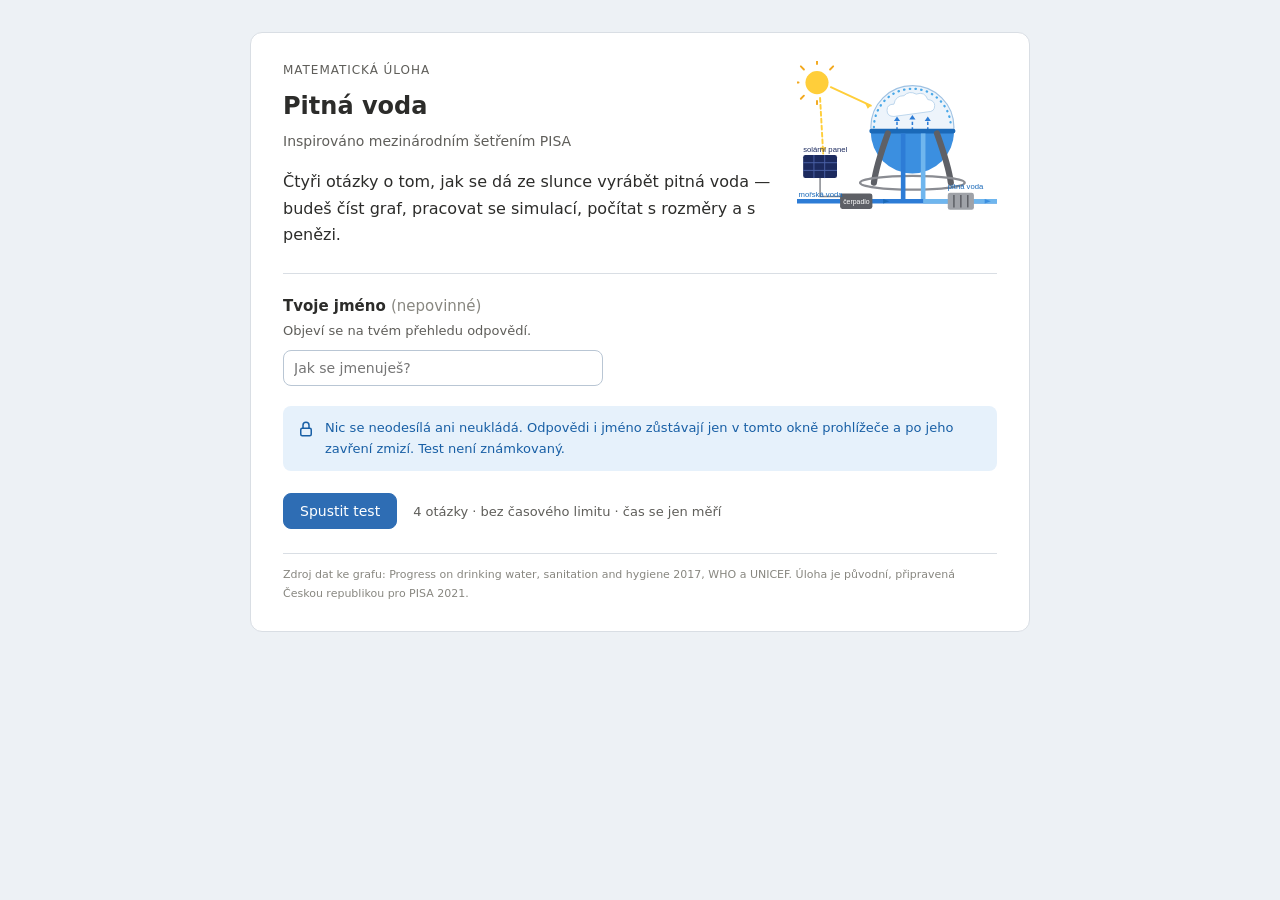
==== index.html @ edba4655 "Zaklad projektu Helio: uvodni obrazovka a otazka 1 Kostra testu Pitna voda podle navrhu odsouhlasene" ====
<!DOCTYPE html>
<html lang="cs">
<head>
<meta charset="utf-8">
<meta name="viewport" content="width=device-width, initial-scale=1">
<title>Pitná voda — úvod</title>
<link rel="stylesheet" href="css/common.css">
<link rel="stylesheet" href="css/intro.css">
</head>
<body>
<main class="intro-page">
  <div class="intro-card">

    <div class="intro-head">
      <div class="text">
        <p class="eyebrow">Matematická úloha</p>
        <h1>Pitná voda</h1>
        <p class="subtitle">Inspirováno mezinárodním šetřením PISA</p>
        <p class="lead">Čtyři otázky o tom, jak se dá ze slunce vyrábět pitná voda — budeš
          číst graf, pracovat se simulací, počítat s rozměry a s penězi.</p>
      </div>
      <img src="img/helio-modul.svg" alt="Modul Helio: slunce, solární panel, čerpadlo a koule, ve které se mořská voda mění na pitnou.">
    </div>

    <hr class="sep">

    <label class="field" for="pupil-name">Tvoje jméno <span class="optional">(nepovinné)</span></label>
    <p class="hint">Objeví se na tvém přehledu odpovědí.</p>
    <input type="text" id="pupil-name" maxlength="60" autocomplete="off" placeholder="Jak se jmenuješ?">

    <div class="privacy">
      <svg width="18" height="18" viewBox="0 0 24 24" fill="none" stroke="currentColor" stroke-width="2" aria-hidden="true">
        <rect x="5" y="11" width="14" height="10" rx="2"/><path d="M8 11V7a4 4 0 0 1 8 0v4"/>
      </svg>
      <p>Nic se neodesílá ani neukládá. Odpovědi i jméno zůstávají jen v tomto okně
        prohlížeče a po jeho zavření zmizí. Test není známkovaný.</p>
    </div>

    <div class="start-row">
      <button class="primary" id="start">Spustit test</button>
      <span class="meta">4 otázky · bez časového limitu · čas se jen měří</span>
    </div>

    <p class="source">Zdroj dat ke grafu: Progress on drinking water, sanitation and hygiene 2017,
      WHO a UNICEF. Úloha je původní, připravená Českou republikou pro PISA 2021.</p>
  </div>
</main>

<script src="js/profile.js"></script>
<script>
document.getElementById('start').addEventListener('click', function () {
  Profile.save(document.getElementById('pupil-name').value);
  location.href = 'test.html';
});
</script>
</body>
</html>
---- css/common.css ----
:root {
  --blue: #2E6DB4;
  --blue-dark: #185FA5;
  --blue-light: #E6F1FB;
  --amber-bg: #FAEEDA;
  --amber-border: #EF9F27;
  --amber-text: #633806;
  --text: #2C2C2A;
  --text-soft: #5F5E5A;
  --text-mute: #888780;
  --border: #D9DEE4;
  --border-strong: #B9C6D4;
  --surface: #FFFFFF;
  --surface-1: #F4F7FA;
  --page: #EDF1F5;
  --radius: 8px;
}

*, *::before, *::after { box-sizing: border-box; }

body {
  margin: 0;
  font-family: "Segoe UI", system-ui, -apple-system, "Helvetica Neue", Arial, sans-serif;
  font-size: 15px;
  line-height: 1.65;
  color: var(--text);
  background: var(--page);
  -webkit-text-size-adjust: 100%;
}

h1 { font-size: 24px; font-weight: 600; margin: 0 0 4px; }
h2 { font-size: 18px; font-weight: 600; margin: 0 0 8px; }
p  { margin: 0 0 12px; }
p:last-child { margin-bottom: 0; }

a { color: var(--blue-dark); }

/* ovládací prvky */
button {
  font: inherit;
  font-size: 14px;
  height: 36px;
  padding: 0 16px;
  border: 1px solid var(--border-strong);
  border-radius: var(--radius);
  background: var(--surface);
  color: var(--text);
  cursor: pointer;
}
button:hover:not(:disabled) { background: var(--surface-1); }
button:active:not(:disabled) { transform: scale(0.985); }
button:disabled { color: var(--text-mute); cursor: default; opacity: 0.6; }

button.primary {
  background: var(--blue);
  border-color: var(--blue);
  color: #fff;
}
button.primary:hover { background: var(--blue-dark); border-color: var(--blue-dark); }

input[type="text"], textarea, select {
  font: inherit;
  font-size: 14px;
  color: var(--text);
  background: var(--surface);
  border: 1px solid var(--border-strong);
  border-radius: var(--radius);
  padding: 7px 10px;
}
input[type="text"] { height: 36px; }
textarea { resize: vertical; line-height: 1.6; }
select { height: 36px; padding-right: 28px; }

:focus-visible {
  outline: 2px solid var(--blue);
  outline-offset: 1px;
}

.sr-only {
  position: absolute; width: 1px; height: 1px;
  padding: 0; margin: -1px; overflow: hidden;
  clip: rect(0 0 0 0); white-space: nowrap; border: 0;
}

/* vysvětlivka pojmu — oranžový rámeček podle PISA */
.note {
  border: 1px solid var(--amber-border);
  background: var(--amber-bg);
  color: var(--amber-text);
  border-radius: var(--radius);
  padding: 10px 12px;
  font-size: 14px;
}
---- css/intro.css ----
.intro-page {
  max-width: 820px;
  margin: 0 auto;
  padding: 32px 20px 48px;
}
.intro-card {
  background: var(--surface);
  border: 1px solid var(--border);
  border-radius: 12px;
  padding: 28px 32px;
}
.intro-head {
  display: flex;
  gap: 24px;
  align-items: flex-start;
}
.intro-head .text { flex: 1 1 0; min-width: 0; }
.intro-head img { flex: 0 0 auto; width: 200px; }
.eyebrow {
  font-size: 12px;
  letter-spacing: 0.08em;
  text-transform: uppercase;
  color: var(--text-soft);
  margin: 0 0 6px;
}
.subtitle { font-size: 14px; color: var(--text-soft); margin: 0 0 16px; }
.lead { font-size: 16px; }

hr.sep { border: 0; border-top: 1px solid var(--border); margin: 24px 0 20px; }

label.field { display: block; font-weight: 600; margin: 0 0 2px; }
label.field .optional { font-weight: 400; color: var(--text-mute); }
.hint { font-size: 13px; color: var(--text-soft); margin: 0 0 8px; }
#pupil-name { width: 320px; max-width: 100%; }

.privacy {
  display: flex;
  gap: 10px;
  background: var(--blue-light);
  border-radius: var(--radius);
  padding: 12px 14px;
  margin: 20px 0 0;
  font-size: 13px;
  color: var(--blue-dark);
  line-height: 1.6;
}
.privacy svg { flex: 0 0 auto; margin-top: 2px; }

.start-row {
  display: flex;
  align-items: center;
  gap: 16px;
  flex-wrap: wrap;
  margin: 22px 0 0;
}
.start-row .meta { font-size: 13px; color: var(--text-soft); }

.source {
  font-size: 11px;
  color: var(--text-mute);
  margin: 24px 0 0;
  border-top: 1px solid var(--border);
  padding-top: 12px;
}

@media (max-width: 620px) {
  .intro-head { flex-direction: column-reverse; }
  .intro-head img { width: 160px; align-self: center; }
}
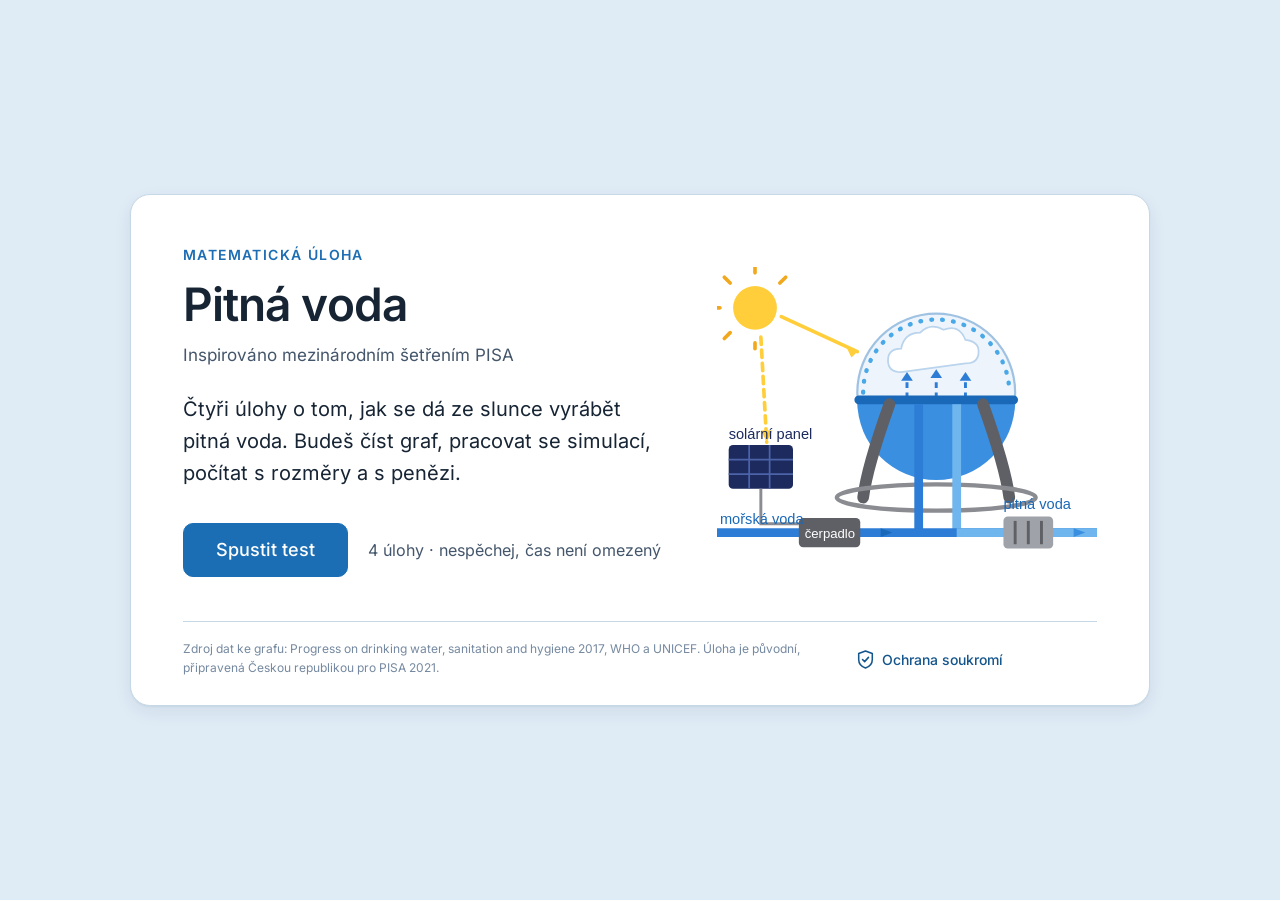
==== commit 8943d61b: "Verze 2: novy vzhled, opravy a presnejsi vizualizace Spolecne - barevnost podle PISA: bila a blede m" ====
--- a/index.html
+++ b/index.html
@@ -3,7 +3,7 @@
 <head>
 <meta charset="utf-8">
 <meta name="viewport" content="width=device-width, initial-scale=1">
-<title>Pitná voda — úvod</title>
+<title>Pitná voda</title>
 <link rel="stylesheet" href="css/common.css">
 <link rel="stylesheet" href="css/intro.css">
 </head>
@@ -12,45 +12,60 @@
   <div class="intro-card">
 
     <div class="intro-head">
-      <div class="text">
+      <div class="intro-text">
         <p class="eyebrow">Matematická úloha</p>
         <h1>Pitná voda</h1>
         <p class="subtitle">Inspirováno mezinárodním šetřením PISA</p>
-        <p class="lead">Čtyři otázky o tom, jak se dá ze slunce vyrábět pitná voda — budeš
-          číst graf, pracovat se simulací, počítat s rozměry a s penězi.</p>
+        <p class="lead">Čtyři úlohy o tom, jak se dá ze slunce vyrábět pitná voda.
+          Budeš číst graf, pracovat se simulací, počítat s rozměry a s penězi.</p>
+
+        <div class="start-row">
+          <button class="primary big" id="start">Spustit test</button>
+          <span class="meta">4 úlohy · nespěchej, čas není omezený</span>
+        </div>
       </div>
-      <img src="img/helio-modul.svg" alt="Modul Helio: slunce, solární panel, čerpadlo a koule, ve které se mořská voda mění na pitnou.">
+
+      <img class="intro-img" src="img/helio-modul.svg"
+           alt="Modul Helio: slunce, solární panel, čerpadlo a koule, ve které se mořská voda mění na pitnou.">
     </div>
 
-    <hr class="sep">
-
-    <label class="field" for="pupil-name">Tvoje jméno <span class="optional">(nepovinné)</span></label>
-    <p class="hint">Objeví se na tvém přehledu odpovědí.</p>
-    <input type="text" id="pupil-name" maxlength="60" autocomplete="off" placeholder="Jak se jmenuješ?">
-
-    <div class="privacy">
-      <svg width="18" height="18" viewBox="0 0 24 24" fill="none" stroke="currentColor" stroke-width="2" aria-hidden="true">
-        <rect x="5" y="11" width="14" height="10" rx="2"/><path d="M8 11V7a4 4 0 0 1 8 0v4"/>
-      </svg>
-      <p>Nic se neodesílá ani neukládá. Odpovědi i jméno zůstávají jen v tomto okně
-        prohlížeče a po jeho zavření zmizí. Test není známkovaný.</p>
+    <div class="intro-foot">
+      <p class="source">Zdroj dat ke grafu: Progress on drinking water, sanitation and hygiene 2017,
+        WHO a UNICEF. Úloha je původní, připravená Českou republikou pro PISA 2021.</p>
+      <button class="privacy-link" id="privacy">
+        <svg width="17" height="19" viewBox="0 0 20 22" fill="none" aria-hidden="true">
+          <path d="M10 1 L18 4 V11 C18 16 14.5 19.5 10 21 C5.5 19.5 2 16 2 11 V4 Z"
+                stroke="currentColor" stroke-width="1.8" stroke-linejoin="round"/>
+          <path d="M6.5 11 L9 13.5 L13.5 8.5" stroke="currentColor" stroke-width="1.8"
+                stroke-linecap="round" stroke-linejoin="round"/>
+        </svg>
+        Ochrana soukromí
+      </button>
     </div>
 
-    <div class="start-row">
-      <button class="primary" id="start">Spustit test</button>
-      <span class="meta">4 otázky · bez časového limitu · čas se jen měří</span>
-    </div>
-
-    <p class="source">Zdroj dat ke grafu: Progress on drinking water, sanitation and hygiene 2017,
-      WHO a UNICEF. Úloha je původní, připravená Českou republikou pro PISA 2021.</p>
   </div>
 </main>
 
-<script src="js/profile.js"></script>
 <script>
 document.getElementById('start').addEventListener('click', function () {
-  Profile.save(document.getElementById('pupil-name').value);
   location.href = 'test.html';
+});
+
+document.getElementById('privacy').addEventListener('click', function () {
+  var back = document.createElement('div');
+  back.className = 'modal-back';
+  back.innerHTML = '<div class="modal" role="dialog" aria-modal="true" aria-labelledby="pt">' +
+    '<h2 id="pt">Ochrana soukromí</h2>' +
+    '<p>Test nic neodesílá a nic neukládá. Tvoje odpovědi existují jen v paměti této ' +
+    'stránky a po jejím zavření beze stopy zmizí. Žádné cookies, žádné sledování, ' +
+    'nikdo se nedozví, jak ti to šlo. Test není známkovaný.</p>' +
+    '<div class="modal-actions"><button class="primary" id="privacy-ok">Rozumím</button></div>' +
+    '</div>';
+  back.addEventListener('click', function (e) {
+    if (e.target === back || e.target.id === 'privacy-ok') document.body.removeChild(back);
+  });
+  document.body.appendChild(back);
+  document.getElementById('privacy-ok').focus();
 });
 </script>
 </body>
--- a/css/common.css
+++ b/css/common.css
@@ -1,78 +1,135 @@
+/* Písmo Inter, uložené přímo v repozitáři. Žádný požadavek na cizí server —
+   test tak opravdu nikam nic neposílá, ani kvůli vzhledu.
+   Jeden soubor nese celou škálu tloušťek (variabilní písmo). */
+@font-face {
+  font-family: 'Inter';
+  font-style: normal;
+  font-weight: 100 900;
+  font-display: swap;
+  src: url('../fonts/inter-latin-ext.woff2') format('woff2');
+  unicode-range: U+0100-02BA, U+02BD-02C5, U+02C7-02CC, U+02CE-02D7, U+02DD-02FF,
+    U+0304, U+0308, U+0329, U+1D00-1DBF, U+1E00-1E9F, U+1EF2-1EFF, U+2020,
+    U+20A0-20AB, U+20AD-20C0, U+2113, U+2C60-2C7F, U+A720-A7FF;
+}
+@font-face {
+  font-family: 'Inter';
+  font-style: normal;
+  font-weight: 100 900;
+  font-display: swap;
+  src: url('../fonts/inter-latin.woff2') format('woff2');
+  unicode-range: U+0000-00FF, U+0131, U+0152-0153, U+02BB-02BC, U+02C6, U+02DA,
+    U+02DC, U+0304, U+0308, U+0329, U+2000-206F, U+2074, U+20AC, U+2122, U+2191,
+    U+2193, U+2212, U+2215, U+FEFF, U+FFFD;
+}
+
 :root {
-  --blue: #2E6DB4;
-  --blue-dark: #185FA5;
-  --blue-light: #E6F1FB;
-  --amber-bg: #FAEEDA;
-  --amber-border: #EF9F27;
-  --amber-text: #633806;
-  --text: #2C2C2A;
-  --text-soft: #5F5E5A;
-  --text-mute: #888780;
-  --border: #D9DEE4;
-  --border-strong: #B9C6D4;
-  --surface: #FFFFFF;
-  --surface-1: #F4F7FA;
-  --page: #EDF1F5;
-  --radius: 8px;
+  /* bílá a bledě modrá, nic víc */
+  --blue-900: #0A3A63;
+  --blue-700: #14558C;
+  --blue: #1C6EB4;
+  --blue-400: #5B9BD5;
+  --blue-200: #A9CBE8;
+  --blue-100: #D8E8F5;
+  --blue-50: #EEF5FB;
+
+  --ink: #162434;
+  --ink-soft: #44566B;
+  --ink-mute: #7589A0;
+
+  --line: #C6D8E6;
+  --line-strong: #9FBBD2;
+
+  --white: #FFFFFF;
+  --page: #DFEBF5;
+
+  /* významové barvy jen pro hodnocení */
+  --ok-bg: #E3F0D8;   --ok-ink: #2E5A12;
+  --warn-bg: #FBEFD6; --warn-ink: #6B4409;
+  --bad-bg: #FADEDE;  --bad-ink: #9A2727;
+  --none-bg: #E7EDF3; --none-ink: #55677C;
+
+  --radius: 10px;
+  --shadow: 0 1px 2px rgba(10, 58, 99, 0.06), 0 6px 18px rgba(10, 58, 99, 0.07);
 }
 
 *, *::before, *::after { box-sizing: border-box; }
 
 body {
   margin: 0;
-  font-family: "Segoe UI", system-ui, -apple-system, "Helvetica Neue", Arial, sans-serif;
-  font-size: 15px;
+  font-family: 'Inter', 'Segoe UI', system-ui, -apple-system, Arial, sans-serif;
+  font-size: 17px;
   line-height: 1.65;
-  color: var(--text);
+  color: var(--ink);
   background: var(--page);
-  -webkit-text-size-adjust: 100%;
+  -webkit-font-smoothing: antialiased;
+  text-rendering: optimizeLegibility;
 }
 
-h1 { font-size: 24px; font-weight: 600; margin: 0 0 4px; }
-h2 { font-size: 18px; font-weight: 600; margin: 0 0 8px; }
-p  { margin: 0 0 12px; }
+h1 { font-size: 30px; font-weight: 600; line-height: 1.25; margin: 0 0 6px; letter-spacing: -0.01em; }
+h2 { font-size: 21px; font-weight: 600; line-height: 1.3; margin: 0 0 10px; }
+h3 { font-size: 17px; font-weight: 600; margin: 0 0 6px; }
+p  { margin: 0 0 14px; }
 p:last-child { margin-bottom: 0; }
+strong { font-weight: 600; }
+a { color: var(--blue-700); }
 
-a { color: var(--blue-dark); }
+/* ---------- ovládací prvky ---------- */
 
-/* ovládací prvky */
 button {
   font: inherit;
-  font-size: 14px;
-  height: 36px;
-  padding: 0 16px;
-  border: 1px solid var(--border-strong);
+  font-size: 15px;
+  font-weight: 500;
+  height: 42px;
+  padding: 0 20px;
+  border: 1.5px solid var(--line-strong);
   border-radius: var(--radius);
-  background: var(--surface);
-  color: var(--text);
+  background: var(--white);
+  color: var(--blue-700);
   cursor: pointer;
+  transition: background 0.12s, border-color 0.12s;
 }
-button:hover:not(:disabled) { background: var(--surface-1); }
-button:active:not(:disabled) { transform: scale(0.985); }
-button:disabled { color: var(--text-mute); cursor: default; opacity: 0.6; }
+button:hover:not(:disabled) { background: var(--blue-50); border-color: var(--blue-400); }
+button:active:not(:disabled) { transform: translateY(1px); }
+button:disabled { color: var(--ink-mute); border-color: var(--line); cursor: default; }
 
 button.primary {
   background: var(--blue);
   border-color: var(--blue);
   color: #fff;
 }
-button.primary:hover { background: var(--blue-dark); border-color: var(--blue-dark); }
+button.primary:hover { background: var(--blue-700); border-color: var(--blue-700); }
 
 input[type="text"], textarea, select {
   font: inherit;
-  font-size: 14px;
-  color: var(--text);
-  background: var(--surface);
-  border: 1px solid var(--border-strong);
+  font-size: 16px;
+  color: var(--ink);
+  background: var(--white);
+  border: 1.5px solid var(--line-strong);
   border-radius: var(--radius);
-  padding: 7px 10px;
+  padding: 9px 12px;
 }
-input[type="text"] { height: 36px; }
+input[type="text"] { height: 44px; }
 textarea { resize: vertical; line-height: 1.6; }
-select { height: 36px; padding-right: 28px; }
+textarea::placeholder, input::placeholder { color: var(--ink-mute); }
+
+/* nabídka musí vypadat jako ovladač, ne jako prázdné políčko */
+select {
+  height: 46px;
+  padding-right: 42px;
+  background-color: var(--blue-50);
+  border-color: var(--blue-400);
+  color: var(--blue-900);
+  font-weight: 500;
+  appearance: none;
+  -webkit-appearance: none;
+  background-image: url("data:image/svg+xml;charset=utf-8,%3Csvg xmlns='http://www.w3.org/2000/svg' width='14' height='9' viewBox='0 0 14 9'%3E%3Cpath d='M1 1l6 6 6-6' fill='none' stroke='%231C6EB4' stroke-width='2' stroke-linecap='round'/%3E%3C/svg%3E");
+  background-repeat: no-repeat;
+  background-position: right 14px center;
+}
+select:hover { border-color: var(--blue); }
 
 :focus-visible {
-  outline: 2px solid var(--blue);
+  outline: 3px solid var(--blue-400);
   outline-offset: 1px;
 }
 
@@ -82,12 +139,12 @@
   clip: rect(0 0 0 0); white-space: nowrap; border: 0;
 }
 
-/* vysvětlivka pojmu — oranžový rámeček podle PISA */
+/* vysvětlivka pojmu — jediné místo, kde se používá jiná barva než modrá */
 .note {
-  border: 1px solid var(--amber-border);
-  background: var(--amber-bg);
-  color: var(--amber-text);
+  border: 1.5px solid #E0A33A;
+  background: #FCF3E2;
+  color: #6B4409;
   border-radius: var(--radius);
-  padding: 10px 12px;
-  font-size: 14px;
+  padding: 12px 15px;
+  font-size: 15px;
 }
--- a/css/intro.css
+++ b/css/intro.css
@@ -1,69 +1,89 @@
 .intro-page {
-  max-width: 820px;
-  margin: 0 auto;
-  padding: 32px 20px 48px;
+  min-height: 100vh;
+  display: flex;
+  align-items: center;
+  justify-content: center;
+  padding: 40px 24px;
 }
+
 .intro-card {
-  background: var(--surface);
-  border: 1px solid var(--border);
-  border-radius: 12px;
-  padding: 28px 32px;
+  width: 100%;
+  max-width: 1020px;
+  background: var(--white);
+  border: 1px solid var(--line);
+  border-radius: 20px;
+  box-shadow: var(--shadow);
+  padding: 48px 52px 28px;
 }
+
 .intro-head {
   display: flex;
-  gap: 24px;
-  align-items: flex-start;
+  gap: 48px;
+  align-items: center;
 }
-.intro-head .text { flex: 1 1 0; min-width: 0; }
-.intro-head img { flex: 0 0 auto; width: 200px; }
+.intro-text { flex: 1 1 0; min-width: 0; }
+.intro-img { flex: 0 0 auto; width: 380px; max-width: 42%; }
+
 .eyebrow {
-  font-size: 12px;
-  letter-spacing: 0.08em;
+  font-size: 14px;
+  letter-spacing: 0.1em;
   text-transform: uppercase;
-  color: var(--text-soft);
-  margin: 0 0 6px;
+  font-weight: 600;
+  color: var(--blue);
+  margin: 0 0 10px;
 }
-.subtitle { font-size: 14px; color: var(--text-soft); margin: 0 0 16px; }
-.lead { font-size: 16px; }
-
-hr.sep { border: 0; border-top: 1px solid var(--border); margin: 24px 0 20px; }
-
-label.field { display: block; font-weight: 600; margin: 0 0 2px; }
-label.field .optional { font-weight: 400; color: var(--text-mute); }
-.hint { font-size: 13px; color: var(--text-soft); margin: 0 0 8px; }
-#pupil-name { width: 320px; max-width: 100%; }
-
-.privacy {
-  display: flex;
-  gap: 10px;
-  background: var(--blue-light);
-  border-radius: var(--radius);
-  padding: 12px 14px;
-  margin: 20px 0 0;
-  font-size: 13px;
-  color: var(--blue-dark);
-  line-height: 1.6;
-}
-.privacy svg { flex: 0 0 auto; margin-top: 2px; }
+.intro-card h1 { font-size: 46px; letter-spacing: -0.02em; margin: 0 0 8px; }
+.subtitle { font-size: 17px; color: var(--ink-soft); margin: 0 0 24px; }
+.lead { font-size: 20px; line-height: 1.6; margin: 0 0 34px; max-width: 30em; }
 
 .start-row {
   display: flex;
   align-items: center;
-  gap: 16px;
+  gap: 20px;
   flex-wrap: wrap;
-  margin: 22px 0 0;
 }
-.start-row .meta { font-size: 13px; color: var(--text-soft); }
+button.big { height: 54px; font-size: 18px; padding: 0 32px; }
+.start-row .meta { font-size: 16px; color: var(--ink-soft); }
 
+.intro-foot {
+  display: flex;
+  align-items: flex-end;
+  gap: 24px;
+  margin: 44px 0 0;
+  padding-top: 18px;
+  border-top: 1px solid var(--line);
+}
 .source {
-  font-size: 11px;
-  color: var(--text-mute);
-  margin: 24px 0 0;
-  border-top: 1px solid var(--border);
-  padding-top: 12px;
+  flex: 1 1 auto;
+  font-size: 12px;
+  color: var(--ink-mute);
+  line-height: 1.55;
+  margin: 0;
+  max-width: 54em;
 }
 
-@media (max-width: 620px) {
-  .intro-head { flex-direction: column-reverse; }
-  .intro-head img { width: 160px; align-self: center; }
+.privacy-link {
+  flex: 0 0 auto;
+  display: inline-flex;
+  align-items: center;
+  gap: 8px;
+  height: auto;
+  padding: 6px 2px;
+  border: 0;
+  background: none;
+  font-size: 14px;
+  font-weight: 500;
+  color: var(--blue-700);
+  white-space: nowrap;
 }
+.privacy-link:hover { background: none; text-decoration: underline; }
+.privacy-link svg { flex: 0 0 auto; }
+
+@media (max-width: 860px) {
+  .intro-card { padding: 34px 28px 22px; }
+  .intro-head { flex-direction: column-reverse; gap: 28px; align-items: flex-start; }
+  .intro-img { width: 260px; max-width: 70%; align-self: center; }
+  .intro-card h1 { font-size: 36px; }
+  .lead { font-size: 18px; }
+  .intro-foot { flex-direction: column-reverse; align-items: flex-start; gap: 14px; }
+}
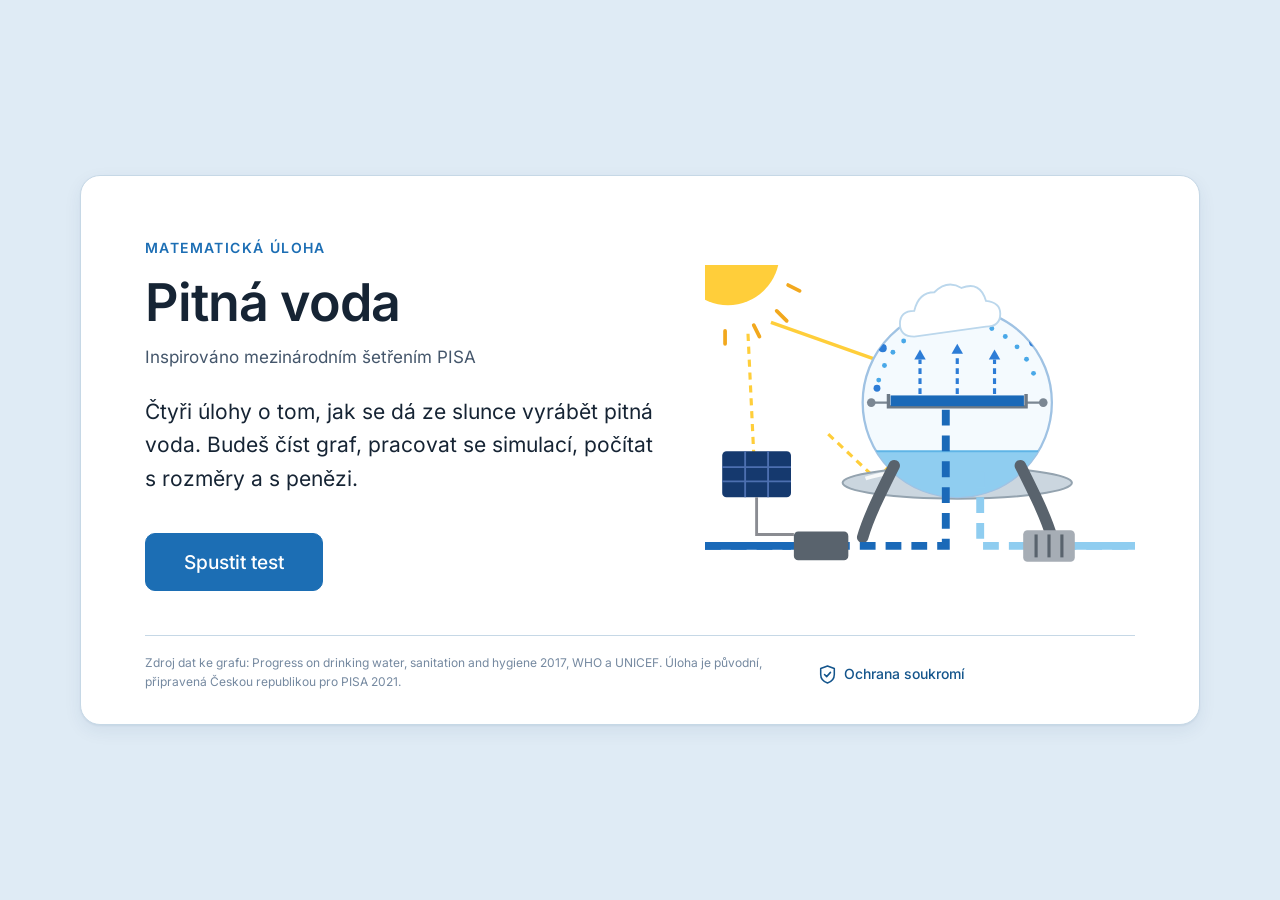
==== commit 8e1de2ef: "Verze 3: spravny princip Helia, oprava vrstveni oken a zadne rolovani Princip Helia (hlavni oprava) " ====
--- a/index.html
+++ b/index.html
@@ -5,6 +5,7 @@
 <meta name="viewport" content="width=device-width, initial-scale=1">
 <title>Pitná voda</title>
 <link rel="stylesheet" href="css/common.css">
+<link rel="stylesheet" href="css/overlay.css">
 <link rel="stylesheet" href="css/intro.css">
 </head>
 <body>
@@ -21,12 +22,10 @@
 
         <div class="start-row">
           <button class="primary big" id="start">Spustit test</button>
-          <span class="meta">4 úlohy · nespěchej, čas není omezený</span>
         </div>
       </div>
 
-      <img class="intro-img" src="img/helio-modul.svg"
-           alt="Modul Helio: slunce, solární panel, čerpadlo a koule, ve které se mořská voda mění na pitnou.">
+      <div class="intro-img" id="helio-slot"></div>
     </div>
 
     <div class="intro-foot">
@@ -46,7 +45,10 @@
   </div>
 </main>
 
+<script src="js/helio.js"></script>
 <script>
+document.getElementById('helio-slot').innerHTML = Helio.svg();
+
 document.getElementById('start').addEventListener('click', function () {
   location.href = 'test.html';
 });
--- a/css/overlay.css
+++ b/css/overlay.css
@@ -0,0 +1,159 @@
+/* Všechno, co se vznáší nad stránkou: okénka, kalkulačka, nápověda.
+   Načítají to OBĚ stránky — ve verzi 2 byly tyhle styly jen v test.css
+   (a část se při přepisu úplně ztratila), takže se okna vysypala do textu. */
+
+/* ---------- potvrzovací a informační okénko ---------- */
+
+.modal-back {
+  position: fixed;
+  inset: 0;
+  z-index: 60;
+  background: rgba(10, 40, 70, 0.42);
+  display: flex;
+  align-items: center;
+  justify-content: center;
+  padding: 24px;
+}
+.modal {
+  background: var(--white);
+  border-radius: 16px;
+  padding: 28px 30px;
+  max-width: 480px;
+  box-shadow: 0 18px 48px rgba(10, 40, 70, 0.26);
+}
+.modal h2 { margin: 0 0 12px; }
+.modal p { font-size: 16px; margin: 0 0 22px; }
+.modal-actions { display: flex; gap: 12px; justify-content: flex-end; flex-wrap: wrap; }
+
+/* ---------- kalkulačka ---------- */
+
+.calc {
+  position: fixed;
+  right: 32px;
+  bottom: 96px;
+  z-index: 70;
+  width: 272px;
+  background: var(--white);
+  border: 1px solid var(--line-strong);
+  border-radius: 14px;
+  box-shadow: 0 14px 36px rgba(10, 40, 70, 0.22);
+  overflow: hidden;
+}
+.calc-bar {
+  display: flex;
+  align-items: center;
+  gap: 8px;
+  padding: 9px 12px;
+  background: var(--blue-50);
+  border-bottom: 1px solid var(--line);
+  cursor: move;
+  user-select: none;
+}
+.calc-bar .grip { color: var(--ink-mute); font-size: 14px; }
+.calc-title { font-size: 14px; font-weight: 600; }
+.calc-close {
+  margin-left: auto; width: 28px; height: 28px; padding: 0;
+  border: 0; background: none; font-size: 19px; line-height: 1; color: var(--ink-soft);
+}
+.calc-close:hover { background: none; color: var(--blue-700); }
+.calc-screen {
+  padding: 10px 14px;
+  text-align: right;
+  border-bottom: 1px solid var(--line);
+  font-variant-numeric: tabular-nums;
+}
+.calc-expr {
+  font-size: 13px; color: var(--ink-mute);
+  min-height: 19px; overflow-x: auto; white-space: nowrap;
+}
+.calc-result { font-size: 24px; min-height: 33px; color: var(--ink); }
+.calc-keys {
+  display: grid;
+  grid-template-columns: repeat(4, 1fr);
+  gap: 6px;
+  padding: 12px;
+}
+.calc-keys button { height: 36px; padding: 0; font-size: 15px; }
+.calc-keys .op { font-size: 14px; color: var(--ink-soft); }
+.calc-keys .cz {
+  color: var(--blue-700); border-color: var(--blue-400);
+  background: var(--blue-50); font-size: 18px;
+}
+.calc-keys .eq { grid-column: span 4; }
+.calc-note {
+  font-size: 12px; color: var(--ink-mute);
+  margin: 0; padding: 0 14px 12px; line-height: 1.5;
+}
+
+/* ---------- nápověda ---------- */
+
+.help-back {
+  position: fixed;
+  inset: 0;
+  z-index: 65;
+  background: rgba(10, 40, 70, 0.42);
+  display: flex;
+  align-items: center;
+  justify-content: center;
+  padding: 28px;
+}
+.help {
+  background: var(--white);
+  border-radius: 16px;
+  width: 100%;
+  max-width: 760px;
+  max-height: 100%;
+  display: flex;
+  flex-direction: column;
+  overflow: hidden;
+  box-shadow: 0 18px 48px rgba(10, 40, 70, 0.26);
+}
+.help-bar {
+  display: flex;
+  align-items: center;
+  padding: 14px 24px;
+  border-bottom: 1px solid var(--line);
+  background: var(--blue-50);
+}
+.help-bar h1 { font-size: 21px; margin: 0; }
+.help-bar .help-close {
+  margin-left: auto; width: 32px; height: 32px; padding: 0;
+  border: 0; background: none; font-size: 22px; line-height: 1; color: var(--ink-soft);
+}
+.help-bar .help-close:hover { background: none; color: var(--blue-700); }
+.help-body { padding: 6px 24px 24px; overflow-y: auto; }
+.help-foot {
+  padding: 14px 24px;
+  border-top: 1px solid var(--line);
+  background: var(--blue-50);
+  text-align: right;
+}
+.help-sec { margin: 22px 0 0; }
+.help-sec h2 { font-size: 18px; margin: 0 0 10px; }
+.help-row {
+  display: flex;
+  gap: 16px;
+  align-items: flex-start;
+  padding: 12px 0;
+  border-top: 1px solid var(--line);
+}
+.help-row .fig {
+  flex: 0 0 68px;
+  display: flex;
+  align-items: center;
+  justify-content: center;
+  padding-top: 2px;
+}
+.help-row p { font-size: 15px; margin: 0; }
+.help-row-title { font-weight: 600; margin: 0 0 3px !important; }
+
+table.formulas { width: 100%; border-collapse: collapse; }
+table.formulas td {
+  border-top: 1px solid var(--line);
+  padding: 10px 8px;
+  font-size: 15px;
+  vertical-align: middle;
+}
+table.formulas td.shape { width: 58px; }
+table.formulas td.shape svg { width: 46px; height: 36px; display: block; }
+table.formulas td.formula { width: 190px; color: var(--blue-900); font-weight: 500; }
--- a/css/intro.css
+++ b/css/intro.css
@@ -8,12 +8,12 @@
 
 .intro-card {
   width: 100%;
-  max-width: 1020px;
+  max-width: 1120px;
   background: var(--white);
   border: 1px solid var(--line);
   border-radius: 20px;
   box-shadow: var(--shadow);
-  padding: 48px 52px 28px;
+  padding: 60px 64px 32px;
 }
 
 .intro-head {
@@ -22,7 +22,8 @@
   align-items: center;
 }
 .intro-text { flex: 1 1 0; min-width: 0; }
-.intro-img { flex: 0 0 auto; width: 380px; max-width: 42%; }
+.intro-img { flex: 0 0 auto; width: 430px; max-width: 46%; }
+.intro-img svg { display: block; width: 100%; }
 
 .eyebrow {
   font-size: 14px;
@@ -32,9 +33,9 @@
   color: var(--blue);
   margin: 0 0 10px;
 }
-.intro-card h1 { font-size: 46px; letter-spacing: -0.02em; margin: 0 0 8px; }
+.intro-card h1 { font-size: 52px; letter-spacing: -0.02em; margin: 0 0 8px; }
 .subtitle { font-size: 17px; color: var(--ink-soft); margin: 0 0 24px; }
-.lead { font-size: 20px; line-height: 1.6; margin: 0 0 34px; max-width: 30em; }
+.lead { font-size: 21px; line-height: 1.6; margin: 0 0 38px; max-width: 28em; }
 
 .start-row {
   display: flex;
@@ -42,7 +43,7 @@
   gap: 20px;
   flex-wrap: wrap;
 }
-button.big { height: 54px; font-size: 18px; padding: 0 32px; }
+button.big { height: 58px; font-size: 19px; padding: 0 38px; }
 .start-row .meta { font-size: 16px; color: var(--ink-soft); }
 
 .intro-foot {
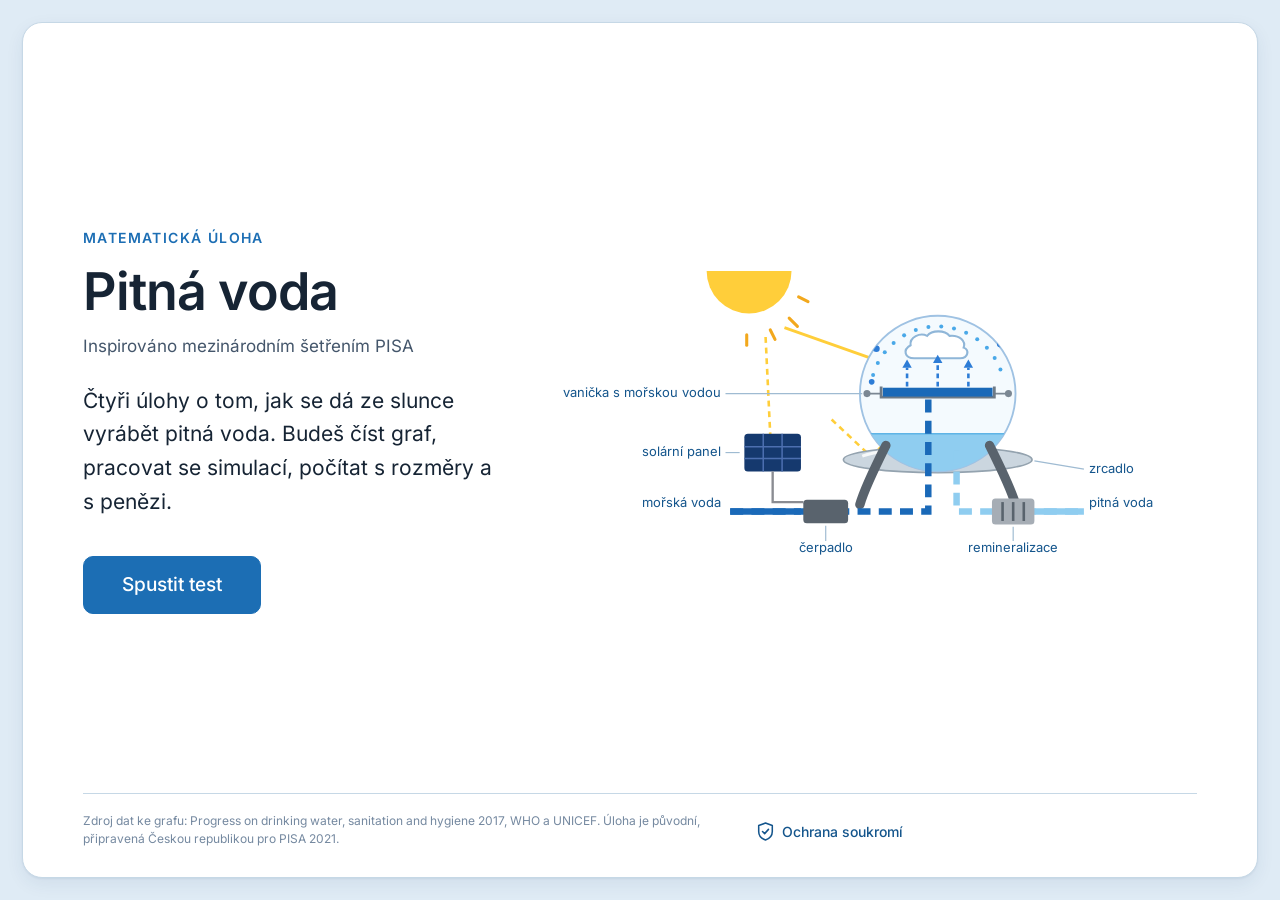
==== commit 4b5d7edc: "Verze 4: prace s prostorem a oprava oblacku v kouli Kresba Helia - oblacek vycnival z koule: sahal o" ====
--- a/index.html
+++ b/index.html
@@ -47,7 +47,7 @@
 
 <script src="js/helio.js"></script>
 <script>
-document.getElementById('helio-slot').innerHTML = Helio.svg();
+document.getElementById('helio-slot').innerHTML = Helio.svg('', { popisky: true });
 
 document.getElementById('start').addEventListener('click', function () {
   location.href = 'test.html';
--- a/css/intro.css
+++ b/css/intro.css
@@ -88,3 +88,22 @@
   .lead { font-size: 18px; }
   .intro-foot { flex-direction: column-reverse; align-items: flex-start; gap: 14px; }
 }
+
+/* ---------- verze 4: karta si vezme většinu okna ---------- */
+.intro-page { align-items: stretch; padding: 22px; }
+.intro-card {
+  max-width: 1500px;
+  margin: 0 auto;
+  min-height: calc(100vh - 44px);
+  display: flex;
+  flex-direction: column;
+  justify-content: space-between;
+  padding: 52px 60px 28px;
+}
+.intro-head { flex: 1 1 auto; }
+.intro-img { width: 620px; max-width: 52%; }
+.intro-foot { margin-top: 28px; }
+
+/* Verze s popisky má širší výřez, takže kontejner musí být širší,
+   aby samotná kresba byla větší než předtím, ne menší. */
+.intro-img { width: 940px; max-width: 58%; }
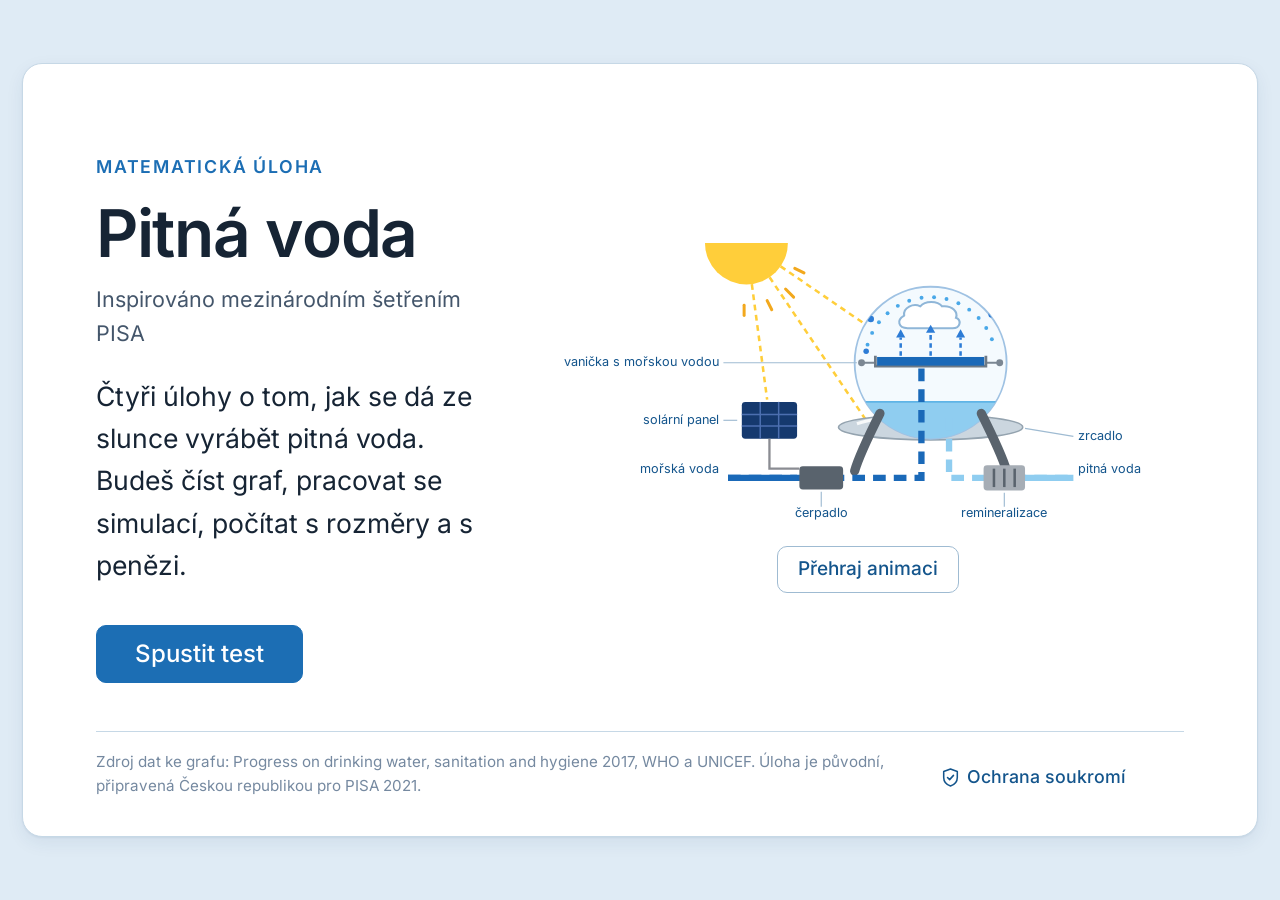
==== commit 904e49f4: "Verze 5: obsah vyplni kartu uz pri 100 % - plynula stupnice pisma svazana s vyskou okna - kresby se " ====
--- a/index.html
+++ b/index.html
@@ -6,6 +6,7 @@
 <title>Pitná voda</title>
 <link rel="stylesheet" href="css/common.css">
 <link rel="stylesheet" href="css/overlay.css">
+<link rel="stylesheet" href="css/helio.css">
 <link rel="stylesheet" href="css/intro.css">
 </head>
 <body>
@@ -25,7 +26,10 @@
         </div>
       </div>
 
-      <div class="intro-img" id="helio-slot"></div>
+      <div class="intro-img">
+        <div id="helio-slot"></div>
+        <button type="button" class="play-anim" id="play-anim">Přehraj animaci</button>
+      </div>
     </div>
 
     <div class="intro-foot">
@@ -48,6 +52,14 @@
 <script src="js/helio.js"></script>
 <script>
 document.getElementById('helio-slot').innerHTML = Helio.svg('', { popisky: true });
+
+document.getElementById('play-anim').addEventListener('click', function () {
+  var s = document.getElementById('helio-svg');
+  if (!s) return;
+  s.classList.remove('playing');
+  void s.getBoundingClientRect();
+  s.classList.add('playing');
+});
 
 document.getElementById('start').addEventListener('click', function () {
   location.href = 'test.html';
--- a/css/common.css
+++ b/css/common.css
@@ -54,20 +54,26 @@
 
 *, *::before, *::after { box-sizing: border-box; }
 
+html {
+  /* Plynulá stupnice: na nízkém okně zůstane jako dřív, na vyšším povyroste,
+     takže obsah vyplní kartu bez toho, aby uživatel musel zvětšovat prohlížeč. */
+  font-size: clamp(16px, calc(2.9vh - 4.6px), 24px);
+}
+
 body {
   margin: 0;
   font-family: 'Inter', 'Segoe UI', system-ui, -apple-system, Arial, sans-serif;
-  font-size: 17px;
-  line-height: 1.65;
+  font-size: 1rem;
+  line-height: 1.6;
   color: var(--ink);
   background: var(--page);
   -webkit-font-smoothing: antialiased;
   text-rendering: optimizeLegibility;
 }
 
-h1 { font-size: 30px; font-weight: 600; line-height: 1.25; margin: 0 0 6px; letter-spacing: -0.01em; }
-h2 { font-size: 21px; font-weight: 600; line-height: 1.3; margin: 0 0 10px; }
-h3 { font-size: 17px; font-weight: 600; margin: 0 0 6px; }
+h1 { font-size: 1.765rem; font-weight: 600; line-height: 1.25; margin: 0 0 6px; letter-spacing: -0.01em; }
+h2 { font-size: 1.235rem; font-weight: 600; line-height: 1.3; margin: 0 0 10px; }
+h3 { font-size: 1.000rem; font-weight: 600; margin: 0 0 6px; }
 p  { margin: 0 0 14px; }
 p:last-child { margin-bottom: 0; }
 strong { font-weight: 600; }
@@ -77,9 +83,9 @@
 
 button {
   font: inherit;
-  font-size: 15px;
+  font-size: 0.882rem;
   font-weight: 500;
-  height: 42px;
+  height: 2.5em;
   padding: 0 20px;
   border: 1.5px solid var(--line-strong);
   border-radius: var(--radius);
@@ -101,20 +107,20 @@
 
 input[type="text"], textarea, select {
   font: inherit;
-  font-size: 16px;
+  font-size: 0.941rem;
   color: var(--ink);
   background: var(--white);
   border: 1.5px solid var(--line-strong);
   border-radius: var(--radius);
   padding: 9px 12px;
 }
-input[type="text"] { height: 44px; }
+input[type="text"] { height: 2.6em; }
 textarea { resize: vertical; line-height: 1.6; }
 textarea::placeholder, input::placeholder { color: var(--ink-mute); }
 
 /* nabídka musí vypadat jako ovladač, ne jako prázdné políčko */
 select {
-  height: 46px;
+  height: 2.7em;
   padding-right: 42px;
   background-color: var(--blue-50);
   border-color: var(--blue-400);
@@ -146,5 +152,5 @@
   color: #6B4409;
   border-radius: var(--radius);
   padding: 12px 15px;
-  font-size: 15px;
+  font-size: 0.882rem;
 }
--- a/css/overlay.css
+++ b/css/overlay.css
@@ -22,7 +22,7 @@
   box-shadow: 0 18px 48px rgba(10, 40, 70, 0.26);
 }
 .modal h2 { margin: 0 0 12px; }
-.modal p { font-size: 16px; margin: 0 0 22px; }
+.modal p { font-size: 0.941rem; margin: 0 0 22px; }
 .modal-actions { display: flex; gap: 12px; justify-content: flex-end; flex-wrap: wrap; }
 
 /* ---------- kalkulačka ---------- */
@@ -49,11 +49,11 @@
   cursor: move;
   user-select: none;
 }
-.calc-bar .grip { color: var(--ink-mute); font-size: 14px; }
-.calc-title { font-size: 14px; font-weight: 600; }
+.calc-bar .grip { color: var(--ink-mute); font-size: 0.824rem; }
+.calc-title { font-size: 0.824rem; font-weight: 600; }
 .calc-close {
   margin-left: auto; width: 28px; height: 28px; padding: 0;
-  border: 0; background: none; font-size: 19px; line-height: 1; color: var(--ink-soft);
+  border: 0; background: none; font-size: 1.118rem; line-height: 1; color: var(--ink-soft);
 }
 .calc-close:hover { background: none; color: var(--blue-700); }
 .calc-screen {
@@ -63,25 +63,25 @@
   font-variant-numeric: tabular-nums;
 }
 .calc-expr {
-  font-size: 13px; color: var(--ink-mute);
+  font-size: 0.765rem; color: var(--ink-mute);
   min-height: 19px; overflow-x: auto; white-space: nowrap;
 }
-.calc-result { font-size: 24px; min-height: 33px; color: var(--ink); }
+.calc-result { font-size: 1.412rem; min-height: 33px; color: var(--ink); }
 .calc-keys {
   display: grid;
   grid-template-columns: repeat(4, 1fr);
   gap: 6px;
   padding: 12px;
 }
-.calc-keys button { height: 36px; padding: 0; font-size: 15px; }
-.calc-keys .op { font-size: 14px; color: var(--ink-soft); }
+.calc-keys button { height: 36px; padding: 0; font-size: 0.882rem; }
+.calc-keys .op { font-size: 0.824rem; color: var(--ink-soft); }
 .calc-keys .cz {
   color: var(--blue-700); border-color: var(--blue-400);
-  background: var(--blue-50); font-size: 18px;
+  background: var(--blue-50); font-size: 1.059rem;
 }
 .calc-keys .eq { grid-column: span 4; }
 .calc-note {
-  font-size: 12px; color: var(--ink-mute);
+  font-size: 0.706rem; color: var(--ink-mute);
   margin: 0; padding: 0 14px 12px; line-height: 1.5;
 }
 
@@ -115,10 +115,10 @@
   border-bottom: 1px solid var(--line);
   background: var(--blue-50);
 }
-.help-bar h1 { font-size: 21px; margin: 0; }
+.help-bar h1 { font-size: 1.235rem; margin: 0; }
 .help-bar .help-close {
   margin-left: auto; width: 32px; height: 32px; padding: 0;
-  border: 0; background: none; font-size: 22px; line-height: 1; color: var(--ink-soft);
+  border: 0; background: none; font-size: 1.294rem; line-height: 1; color: var(--ink-soft);
 }
 .help-bar .help-close:hover { background: none; color: var(--blue-700); }
 .help-body { padding: 6px 24px 24px; overflow-y: auto; }
@@ -129,7 +129,7 @@
   text-align: right;
 }
 .help-sec { margin: 22px 0 0; }
-.help-sec h2 { font-size: 18px; margin: 0 0 10px; }
+.help-sec h2 { font-size: 1.059rem; margin: 0 0 10px; }
 .help-row {
   display: flex;
   gap: 16px;
@@ -144,14 +144,14 @@
   justify-content: center;
   padding-top: 2px;
 }
-.help-row p { font-size: 15px; margin: 0; }
+.help-row p { font-size: 0.882rem; margin: 0; }
 .help-row-title { font-weight: 600; margin: 0 0 3px !important; }
 
 table.formulas { width: 100%; border-collapse: collapse; }
 table.formulas td {
   border-top: 1px solid var(--line);
   padding: 10px 8px;
-  font-size: 15px;
+  font-size: 0.882rem;
   vertical-align: middle;
 }
 table.formulas td.shape { width: 58px; }
--- a/css/helio.css
+++ b/css/helio.css
@@ -0,0 +1,46 @@
+/* Animace vzniku vody v modulu Helio (3,2 s).
+   Kresba je společná pro úvodní stránku i otázku 2, takže i její animace
+   musí být ve vlastním souboru, který načítají OBĚ stránky. Dokud byla jen
+   v test.css, tlačítko „Přehraj animaci“ na úvodní stránce nic nedělalo —
+   přesně jako kdysi kalkulačka a okénka, než vznikl overlay.css.
+
+   Pořadí fází: slunce rozsvítí panel → čerpadlo přižene mořskou vodu do
+   vaničky → odpařování a pára → kondenzace na stěně → kapky stékají na dno
+   → odtok ven. */
+
+.helio .vapor, .helio .drops, .helio .spark, .helio .drop { transform-box: view-box; }
+.helio .flow-in, .helio .flow-out { stroke-dashoffset: 0; }
+
+.helio.playing .spark    { animation: h-spark 3.2s ease-out; }
+.helio.playing .flow-in  { animation: h-in 3.2s linear; }
+.helio.playing .vapor    { animation: h-vapor 3.2s ease-out; }
+.helio.playing .drops    { animation: h-drops 3.2s ease-out; }
+.helio.playing .drop-a   { animation: h-run-a 3.2s ease-in; }
+.helio.playing .drop-b   { animation: h-run-b 3.2s ease-in; }
+.helio.playing .drop-c   { animation: h-run-c 3.2s ease-in; }
+.helio.playing .flow-out { animation: h-out 3.2s linear; }
+
+@keyframes h-spark { 0% { opacity: 0.25 } 10%, 100% { opacity: 1 } }
+@keyframes h-in    { 0% { stroke-dashoffset: 300 } 40%, 100% { stroke-dashoffset: 0 } }
+@keyframes h-vapor { 0%, 26% { opacity: 0 } 48%, 100% { opacity: 1 } }
+@keyframes h-drops { 0%, 46% { opacity: 0 } 64%, 100% { opacity: 1 } }
+@keyframes h-run-a {
+  0%, 58% { opacity: 0; transform: translate(0, 0); }
+  64% { opacity: 1; }
+  92%, 100% { opacity: 1; transform: translate(-4px, 70px); }
+}
+@keyframes h-run-b {
+  0%, 64% { opacity: 0; transform: translate(0, 0); }
+  70% { opacity: 1; }
+  96%, 100% { opacity: 1; transform: translate(5px, 74px); }
+}
+@keyframes h-run-c {
+  0%, 70% { opacity: 0; transform: translate(0, 0); }
+  76% { opacity: 1; }
+  100% { opacity: 1; transform: translate(-2px, 44px); }
+}
+@keyframes h-out   { 0%, 72% { stroke-dashoffset: 200 } 100% { stroke-dashoffset: 0 } }
+
+@media (prefers-reduced-motion: reduce) {
+  .helio.playing * { animation: none !important; }
+}
--- a/css/intro.css
+++ b/css/intro.css
@@ -26,16 +26,16 @@
 .intro-img svg { display: block; width: 100%; }
 
 .eyebrow {
-  font-size: 14px;
+  font-size: 0.824rem;
   letter-spacing: 0.1em;
   text-transform: uppercase;
   font-weight: 600;
   color: var(--blue);
   margin: 0 0 10px;
 }
-.intro-card h1 { font-size: 52px; letter-spacing: -0.02em; margin: 0 0 8px; }
-.subtitle { font-size: 17px; color: var(--ink-soft); margin: 0 0 24px; }
-.lead { font-size: 21px; line-height: 1.6; margin: 0 0 38px; max-width: 28em; }
+.intro-card h1 { font-size: 3.059rem; letter-spacing: -0.02em; margin: 0 0 8px; }
+.subtitle { font-size: 1.000rem; color: var(--ink-soft); margin: 0 0 24px; }
+.lead { font-size: 1.235rem; line-height: 1.6; margin: 0 0 38px; max-width: 28em; }
 
 .start-row {
   display: flex;
@@ -43,8 +43,8 @@
   gap: 20px;
   flex-wrap: wrap;
 }
-button.big { height: 58px; font-size: 19px; padding: 0 38px; }
-.start-row .meta { font-size: 16px; color: var(--ink-soft); }
+button.big { height: 58px; font-size: 1.118rem; padding: 0 38px; }
+.start-row .meta { font-size: 0.941rem; color: var(--ink-soft); }
 
 .intro-foot {
   display: flex;
@@ -56,7 +56,7 @@
 }
 .source {
   flex: 1 1 auto;
-  font-size: 12px;
+  font-size: 0.706rem;
   color: var(--ink-mute);
   line-height: 1.55;
   margin: 0;
@@ -72,7 +72,7 @@
   padding: 6px 2px;
   border: 0;
   background: none;
-  font-size: 14px;
+  font-size: 0.824rem;
   font-weight: 500;
   color: var(--blue-700);
   white-space: nowrap;
@@ -84,8 +84,8 @@
   .intro-card { padding: 34px 28px 22px; }
   .intro-head { flex-direction: column-reverse; gap: 28px; align-items: flex-start; }
   .intro-img { width: 260px; max-width: 70%; align-self: center; }
-  .intro-card h1 { font-size: 36px; }
-  .lead { font-size: 18px; }
+  .intro-card h1 { font-size: 2.118rem; }
+  .lead { font-size: 1.059rem; }
   .intro-foot { flex-direction: column-reverse; align-items: flex-start; gap: 14px; }
 }
 
@@ -107,3 +107,19 @@
 /* Verze s popisky má širší výřez, takže kontejner musí být širší,
    aby samotná kresba byla větší než předtím, ne menší. */
 .intro-img { width: 940px; max-width: 58%; }
+
+/* ---------- verze 5 ---------- */
+/* Karta nemá být povinně přes celé okno; má být vyplněná. Obsah roste
+   s velikostí písma, takže se prázdná plocha zaplní sama. */
+.intro-page { align-items: center; }
+.intro-card {
+  min-height: min(86vh, 860px);
+  padding: 3.2em 3.4em 1.8em;
+}
+/* Sloupec: kresba, pod ní tlačítko animace. Zarovnání na střed se dává
+   jednotlivým prvkům, NE celému sloupci — jinak se obal kresby smrskne na
+   šířku obsahu, svg spadne na svých výchozích 300 bodů a kresba se zmenší. */
+.intro-img { display: flex; flex-direction: column; gap: 0.6em; }
+.intro-img > div { width: 100%; }
+.intro-img svg { width: 100%; }
+.play-anim { align-self: center; }
